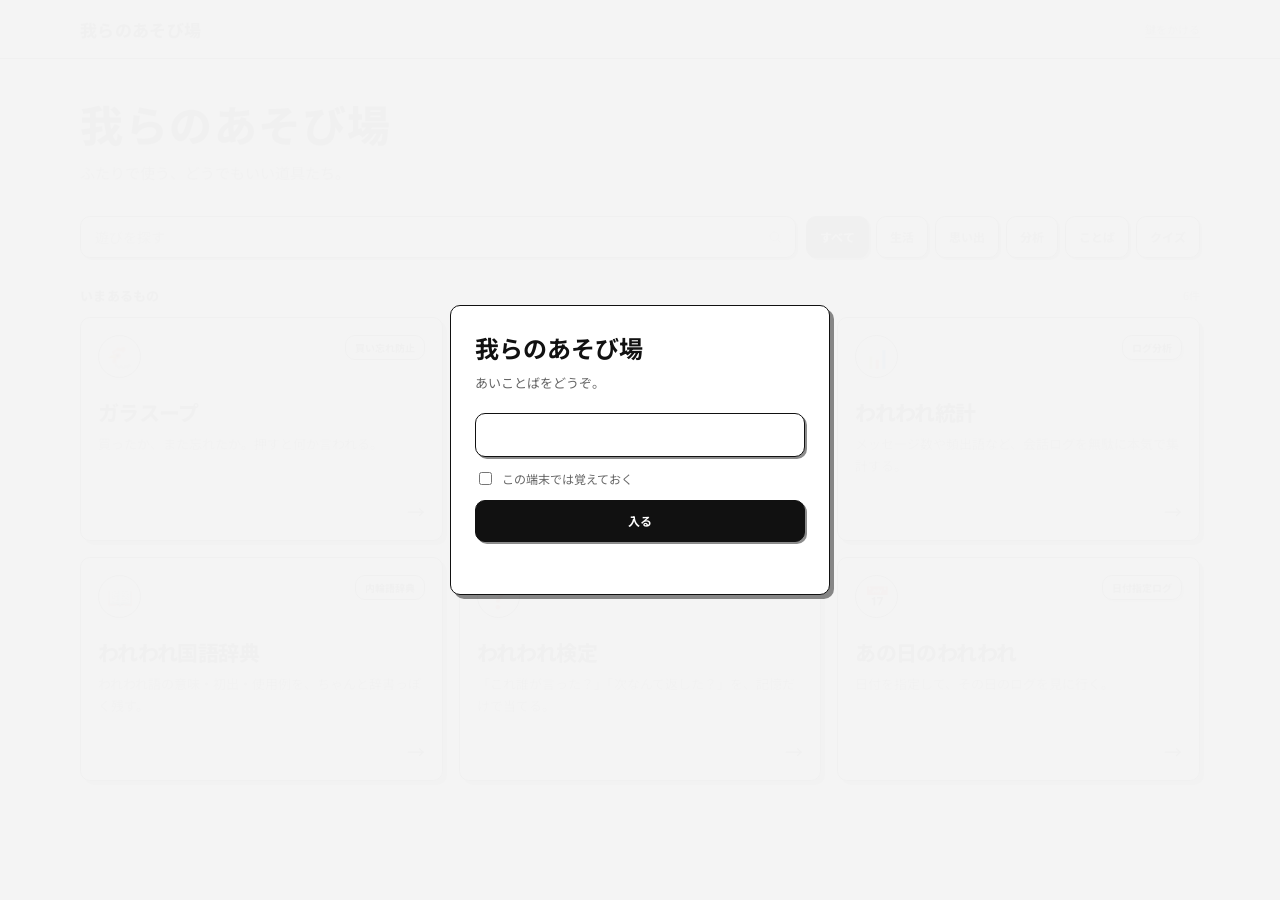
==== index.html @ c5e1a04f "Deploy 我らのあそび場" ====
<!doctype html><html lang="ja"><head><meta charset="utf-8"><meta name="viewport" content="width=device-width,initial-scale=1"><meta name="robots" content="noindex,nofollow,noarchive"><title>我らのあそび場</title></head><body><script>(async()=>{const p=['sitez-01.part','sitez-02.part','sitez-03.part','sitez-04.part','sitez-05.part','sitez-06.part'];try{const r=await Promise.all(p.map(x=>fetch(x,{cache:'no-store'})));if(r.some(x=>!x.ok))throw 0;const b=(await Promise.all(r.map(x=>x.text()))).join('');const u=Uint8Array.from(atob(b),c=>c.charCodeAt(0));const ds=new DecompressionStream('gzip');const t=await new Response(new Blob([u]).stream().pipeThrough(ds)).text();document.open();document.write(t);document.close()}catch(e){document.body.textContent='読み込みに失敗しました'}})()</script></body></html>
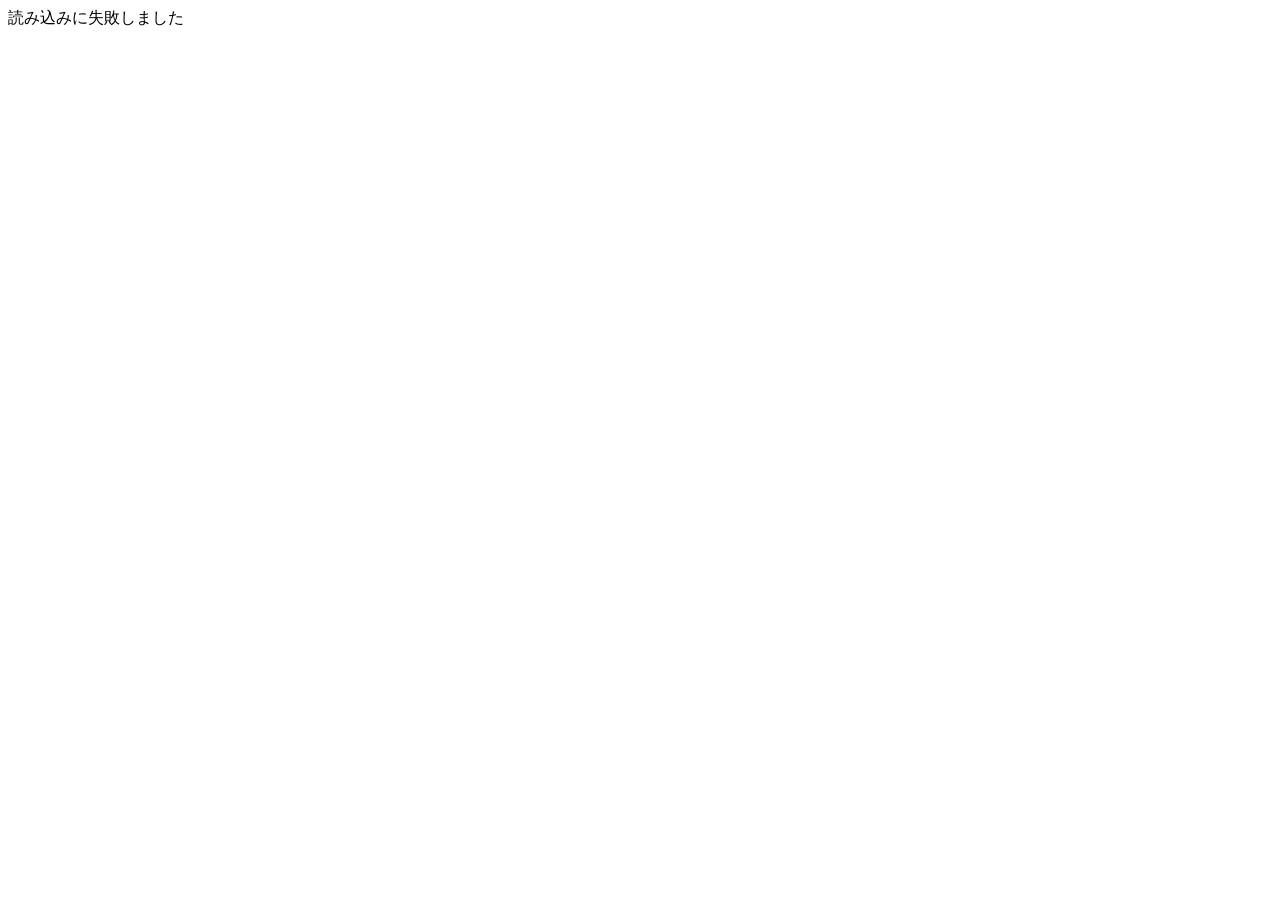
==== commit 772e8236: "Organize playground assets" ====
--- a/index.html
+++ b/index.html
@@ -1 +1 @@
-<!doctype html><html lang="ja"><head><meta charset="utf-8"><meta name="viewport" content="width=device-width,initial-scale=1"><meta name="robots" content="noindex,nofollow,noarchive"><title>我らのあそび場</title></head><body><script>(async()=>{const p=['sitez-01.part','sitez-02.part','sitez-03.part','sitez-04.part','sitez-05.part','sitez-06.part'];try{const r=await Promise.all(p.map(x=>fetch(x,{cache:'no-store'})));if(r.some(x=>!x.ok))throw 0;const b=(await Promise.all(r.map(x=>x.text()))).join('');const u=Uint8Array.from(atob(b),c=>c.charCodeAt(0));const ds=new DecompressionStream('gzip');const t=await new Response(new Blob([u]).stream().pipeThrough(ds)).text();document.open();document.write(t);document.close()}catch(e){document.body.textContent='読み込みに失敗しました'}})()</script></body></html>+<!doctype html><html lang="ja"><head><meta charset="utf-8"><meta name="viewport" content="width=device-width,initial-scale=1"><meta name="robots" content="noindex,nofollow,noarchive"><title>我らのあそび場</title></head><body><script>(async()=>{const p=['assets/site/sitez-01.part','assets/site/sitez-02.part','assets/site/sitez-03.part','assets/site/sitez-04.part','assets/site/sitez-05.part','assets/site/sitez-06.part'];try{const r=await Promise.all(p.map(x=>fetch(x,{cache:'no-store'})));if(r.some(x=>!x.ok))throw 0;const b=(await Promise.all(r.map(x=>x.text()))).join('');const u=Uint8Array.from(atob(b),c=>c.charCodeAt(0));const ds=new DecompressionStream('gzip');const t=await new Response(new Blob([u]).stream().pipeThrough(ds)).text();document.open();document.write(t);document.close()}catch(e){document.body.textContent='読み込みに失敗しました'}})()</script></body></html>
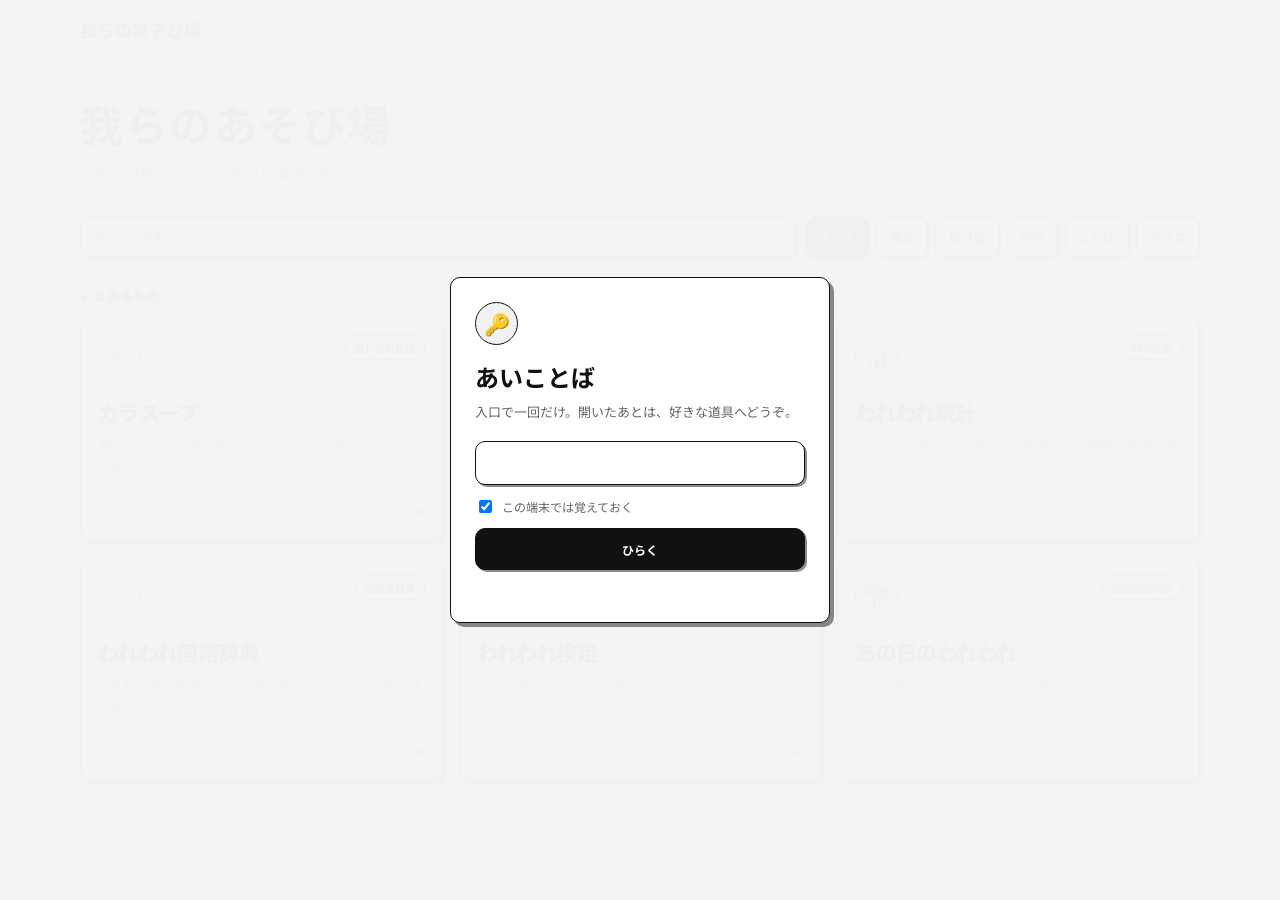
==== commit a5399409: "Simplify playground data layout" ====
--- a/index.html
+++ b/index.html
@@ -1 +1,18 @@
-<!doctype html><html lang="ja"><head><meta charset="utf-8"><meta name="viewport" content="width=device-width,initial-scale=1"><meta name="robots" content="noindex,nofollow,noarchive"><title>我らのあそび場</title></head><body><script>(async()=>{const p=['assets/site/sitez-01.part','assets/site/sitez-02.part','assets/site/sitez-03.part','assets/site/sitez-04.part','assets/site/sitez-05.part','assets/site/sitez-06.part'];try{const r=await Promise.all(p.map(x=>fetch(x,{cache:'no-store'})));if(r.some(x=>!x.ok))throw 0;const b=(await Promise.all(r.map(x=>x.text()))).join('');const u=Uint8Array.from(atob(b),c=>c.charCodeAt(0));const ds=new DecompressionStream('gzip');const t=await new Response(new Blob([u]).stream().pipeThrough(ds)).text();document.open();document.write(t);document.close()}catch(e){document.body.textContent='読み込みに失敗しました'}})()</script></body></html>+<!DOCTYPE html><html lang="ja" class="notranslate" translate="no"><head><meta charset="UTF-8"><meta name="viewport" content="width=device-width,initial-scale=1"><meta name="google" content="notranslate"><meta name="robots" content="noindex,nofollow,noarchive"><title>我らのあそび場</title><link rel="stylesheet" href="./assets/site.css"></head><body>
+<header class="site-header"><div class="site-header__inner"><a class="brand" href="./">我らのあそび場</a><button class="lock-btn" data-lock hidden>鍵をかける</button></div></header>
+<main class="shell"><section class="hero"><h1>我らのあそび場</h1><p>ふたりで使う、どうでもいい道具たち。</p></section>
+<section class="toolbar"><div class="search"><input id="searchInput" type="search" placeholder="遊びを探す"><svg viewBox="0 0 24 24" fill="none"><circle cx="11" cy="11" r="6.5"></circle><path d="M16 16l4 4"></path></svg></div><div class="filters"><button class="filter is-active" data-filter="all">すべて</button><button class="filter" data-filter="life">生活</button><button class="filter" data-filter="memory">思い出</button><button class="filter" data-filter="analysis">分析</button><button class="filter" data-filter="words">ことば</button><button class="filter" data-filter="quiz">クイズ</button></div></section>
+<div class="section-head"><h2>いまあるもの</h2><span><span id="visibleCount">6</span>件</span></div>
+<section class="grid" id="toolGrid">
+<a class="tool" href="./garasoup/" data-category="life" data-search="ガラスープ 買い忘れ 防止"><div class="tool-top"><div class="icon">🐔</div><div class="tag">買い忘れ防止</div></div><h3>ガラスープ</h3><p>買うのを忘れがちな鶏ガラスープを、必要な日にちゃんと思い出す。</p><div class="tool-foot">→</div></a>
+<a class="tool" href="./memories/" data-category="memory" data-search="思い出 ガチャ 過去ログ"><div class="tool-top"><div class="icon">💬</div><div class="tag">思い出ガチャ</div></div><h3>たまには思い出そうず</h3><p>過去ログから、昔のわれわれをランダムで1場面だけ引く。</p><div class="tool-foot">→</div></a>
+<a class="tool" href="./stats/" data-category="analysis" data-search="統計 ログ 分析"><div class="tool-top"><div class="icon">📊</div><div class="tag">ログ分析</div></div><h3>われわれ統計</h3><p>メッセージ数や頻出語など、会話ログを無駄に本気で集計する。</p><div class="tool-foot">→</div></a>
+<a class="tool" href="./dictionary/" data-category="words" data-search="辞典 言葉 内輪語"><div class="tool-top"><div class="icon">📖</div><div class="tag">内輪語辞典</div></div><h3>われわれ国語辞典</h3><p>われわれ語の意味・初出・使用例を、ちゃんと辞書っぽく残す。</p><div class="tool-foot">→</div></a>
+<a class="tool" href="./quiz/" data-category="quiz" data-search="検定 クイズ 誰が言った"><div class="tool-top"><div class="icon">❓</div><div class="tag">会話クイズ</div></div><h3>われわれ検定</h3><p>「これ誰が言った？」「次なんて返した？」を、記憶だけで当てる。</p><div class="tool-foot">→</div></a>
+<a class="tool" href="./on-this-day/" data-category="memory" data-search="あの日 今日 過去ログ 日付"><div class="tool-top"><div class="icon">📅</div><div class="tag">日付指定ログ</div></div><h3>あの日のわれわれ</h3><p>日付を指定して、その日のログを見に行く。</p><div class="tool-foot">→</div></a>
+<div class="empty" id="emptyState" style="display:none">見つからんかった。</div></section></main>
+<div class="gate" id="gate"><div class="gate-box"><div class="panel"><div class="icon" style="margin-bottom:14px">🔑</div><h2>あいことば</h2><p>入口で一回だけ。開いたあとは、好きな道具へどうぞ。</p><input id="pass" type="password" autocomplete="current-password" enterkeyhint="go"><label class="remember"><input id="remember" type="checkbox" checked> この端末では覚えておく</label><button class="press-btn primary" id="open" style="width:100%">ひらく</button><div class="error" id="err"></div></div></div></div>
+<script src="./assets/auth.js"></script><script>
+const tools=[...document.querySelectorAll('.tool')],filters=[...document.querySelectorAll('.filter')],q=document.getElementById('searchInput'),cnt=document.getElementById('visibleCount'),empty=document.getElementById('emptyState');let active='all';function render(){const s=q.value.trim().toLowerCase();let n=0;tools.forEach(t=>{const show=(active==='all'||t.dataset.category===active)&&(!s||(t.textContent+' '+t.dataset.search).toLowerCase().includes(s));t.style.display=show?'flex':'none';if(show)n++});cnt.textContent=n;empty.style.display=n?'none':'block'}filters.forEach(b=>b.onclick=()=>{filters.forEach(x=>x.classList.remove('is-active'));b.classList.add('is-active');active=b.dataset.filter;render()});q.oninput=render;
+const gate=document.getElementById('gate'),pass=document.getElementById('pass'),remember=document.getElementById('remember'),open=document.getElementById('open'),err=document.getElementById('err'),lock=document.querySelector('[data-lock]');async function unlock(p,save=true){open.disabled=true;err.textContent='';try{await WareraAuth.decryptPack('./data/auth.enc',p);if(save)WareraAuth.savePass(p,remember.checked);gate.hidden=true;lock.hidden=false;const next=new URLSearchParams(location.search).get('next');if(next&&/^[a-z0-9-]+\/$/i.test(next))location.href='./'+next;}catch(e){WareraAuth.clear();gate.hidden=false;err.textContent=e.message||'ひらけませんでした';pass.select()}finally{open.disabled=false}}open.onclick=()=>{if(!pass.value){err.textContent='あいことばを入れてね';return}unlock(pass.value)};pass.onkeydown=e=>{if(e.key==='Enter')open.click()};lock.onclick=()=>{WareraAuth.clear();gate.hidden=false;lock.hidden=true;pass.value='';pass.focus()};const saved=WareraAuth.getPass();if(saved){pass.value=saved;unlock(saved,false)}else setTimeout(()=>pass.focus(),40);
+</script></body></html>
--- a/assets/site.css
+++ b/assets/site.css
@@ -0,0 +1,130 @@
+@import url('https://fonts.googleapis.com/css2?family=Noto+Sans+JP:wght@400;500;600;700;800&display=swap');
+:root{
+  --bg:#f4f4f4;--panel:#fff;--ink:#111;--muted:#666;--line:#111;--soft:#ededed;
+  --radius:10px;--shadow:4px 4px 0 rgba(0,0,0,.45);--shadow-sm:2px 2px 0 rgba(0,0,0,.45)
+}
+*{box-sizing:border-box}
+html{-webkit-text-size-adjust:100%;background:var(--bg)}
+body{margin:0;min-height:100svh;background:var(--bg);color:var(--ink);font-family:'Noto Sans JP',sans-serif;overflow-x:hidden}
+button,input,select{font:inherit}
+.site-header{border-bottom:1px solid var(--line);background:#fafafa}
+.site-header__inner{width:min(1120px,calc(100% - 32px));height:58px;margin:0 auto;display:flex;align-items:center;justify-content:space-between;gap:16px}
+.brand{color:var(--ink);text-decoration:none;font-size:17px;font-weight:800;letter-spacing:.02em}
+.lock-btn,.ghost-btn{border:0;background:none;padding:4px 0;color:#777;font-size:11px;cursor:pointer;text-decoration:underline;text-underline-offset:3px}
+.shell{width:min(1120px,calc(100% - 32px));margin:0 auto;padding:40px 0 64px}
+.shell.app-shell{width:min(880px,calc(100% - 32px))}
+.shell.app-shell.app-wide{width:min(960px,calc(100% - 32px))}
+.shell.conversation-shell{width:min(720px,calc(100% - 32px))}
+.hero{margin-bottom:30px}
+.hero h1{margin:0;font-size:clamp(30px,4vw,43px);line-height:1.12;letter-spacing:.035em;font-weight:800}
+.hero p{margin:13px 0 0;color:#555;font-size:15px;line-height:1.7}
+.toolbar{display:flex;align-items:center;gap:10px;margin-bottom:20px}
+.search{position:relative;flex:1;min-width:240px}
+.search input{width:100%;height:42px;padding:0 42px 0 14px;border:1px solid var(--line);border-radius:var(--radius);background:#fff;color:var(--ink);font-size:14px;outline:none;box-shadow:var(--shadow-sm)}
+.search svg{position:absolute;right:13px;top:50%;width:16px;height:16px;transform:translateY(-50%);stroke:#9a9a9a;stroke-width:1.5;pointer-events:none}
+.filters{display:flex;gap:7px;flex-wrap:wrap}
+.filter,.press-btn{height:42px;padding:0 13px;border:1px solid var(--line);border-radius:var(--radius);background:#fff;color:#222;font-size:12px;font-weight:700;cursor:pointer;box-shadow:var(--shadow-sm);transition:transform .08s ease,box-shadow .08s ease,background .08s ease}
+.filter:hover,.press-btn:hover,.press-card:hover{transform:translate(1px,1px);box-shadow:1px 1px 0 rgba(0,0,0,.45)}
+.filter:active,.press-btn:active,.press-card:active{transform:translate(2px,2px);box-shadow:none}
+.filter.is-active,.press-btn.primary{background:#111;color:#fff}
+.section-head{display:flex;align-items:center;justify-content:space-between;gap:16px;margin:28px 0 12px}
+.section-head h2{margin:0;font-size:13px;font-weight:800;letter-spacing:.02em}
+.section-head span{color:#777;font-size:11px}
+.grid{display:grid;grid-template-columns:repeat(3,minmax(0,1fr));gap:16px}
+.tool{min-height:194px;padding:17px 17px 16px;display:flex;flex-direction:column;border:1px solid var(--line);border-radius:var(--radius);background:var(--panel);color:inherit;text-decoration:none;box-shadow:var(--shadow);transition:transform .09s ease,box-shadow .09s ease,background .09s ease}
+.tool:hover{transform:translate(3px,3px);box-shadow:1px 1px 0 rgba(0,0,0,.45);background:#fdfdfd}
+.tool:active{transform:translate(4px,4px);box-shadow:none}
+.tool-top{display:flex;align-items:flex-start;justify-content:space-between;gap:12px;margin-bottom:21px}
+.icon{width:43px;height:43px;flex:0 0 43px;display:grid;place-items:center;border:1px solid var(--line);border-radius:50%;background:#f1f1f1;font-size:21px;line-height:1}
+.tag{max-width:68%;padding:6px 9px 5px;border:1px solid var(--line);border-radius:var(--radius);background:#fff;color:#1b1b1b;box-shadow:2px 2px 0 rgba(0,0,0,.18);font-size:10px;font-weight:800;line-height:1.25;text-align:right;white-space:nowrap}
+.tool h3{margin:0 0 8px;font-size:21px;line-height:1.25;letter-spacing:-.03em;font-weight:800}
+.tool p{margin:0;color:var(--muted);font-size:13px;line-height:1.72}
+.tool-foot{margin-top:auto;padding-top:20px;text-align:right;font-size:18px}
+.panel{border:1px solid var(--line);border-radius:var(--radius);background:#fff;box-shadow:var(--shadow);padding:20px}
+.panel+.panel{margin-top:20px}
+.stat-grid+.panel{margin-top:24px}
+.app-title{display:flex;align-items:center;gap:12px}
+.app-title .icon{width:48px;height:48px;flex-basis:48px;font-size:23px}
+.app-title h1{margin:0;font-size:clamp(27px,4vw,38px);letter-spacing:.02em}
+.app-title p{margin:5px 0 0;color:var(--muted);font-size:13px}
+.big-number{font-size:clamp(34px,6vw,58px);font-weight:800;letter-spacing:-.04em;line-height:1}
+.subtle{color:var(--muted);font-size:12px;line-height:1.7}
+.stat-grid{display:grid;grid-template-columns:repeat(4,minmax(0,1fr));gap:12px}
+.stat{border:1px solid var(--line);border-radius:var(--radius);background:#fff;padding:16px;box-shadow:var(--shadow-sm)}
+.stat .label{font-size:11px;color:#777;margin-bottom:10px}
+.stat .value{font-size:25px;font-weight:800;letter-spacing:-.03em}
+.bar-row{display:grid;grid-template-columns:50px 1fr 70px;gap:10px;align-items:center;margin:9px 0;font-size:12px}
+.bar{height:12px;border:1px solid #111;background:#fff;border-radius:999px;overflow:hidden}
+.bar>i{display:block;height:100%;background:#111}
+.chip{display:inline-flex;align-items:center;border:1px solid #111;border-radius:var(--radius);background:#fff;padding:5px 8px;font-size:10px;font-weight:700;box-shadow:2px 2px 0 rgba(0,0,0,.18)}
+.actions{display:flex;gap:9px;flex-wrap:wrap}
+.backline{margin-bottom:22px}
+.backline a{color:#555;font-size:12px;text-underline-offset:3px}
+.empty{padding:28px;border:1px solid var(--line);border-radius:var(--radius);background:#fff;box-shadow:var(--shadow);text-align:center;color:#666}
+.gate{position:fixed;inset:0;z-index:50;background:rgba(244,244,244,.98);display:grid;place-items:center;padding:24px}
+.gate[hidden]{display:none}
+.gate-box{width:min(100%,380px)}
+.gate-box .panel{padding:24px}
+.gate h2{margin:0 0 7px;font-size:24px}
+.gate p{margin:0 0 18px;color:#666;font-size:13px;line-height:1.7}
+.gate input[type=password]{width:100%;height:44px;padding:0 12px;border:1px solid #111;border-radius:var(--radius);background:#fff;box-shadow:var(--shadow-sm);outline:none}
+.remember{display:flex;gap:7px;align-items:center;margin:12px 0;color:#666;font-size:12px}
+.error{min-height:18px;margin-top:10px;color:#a33333;font-size:12px}
+.chat-scene{display:flex;flex-direction:column;gap:10px}
+.chat-line{display:flex;gap:8px;align-items:flex-end}
+.chat-line.mine{justify-content:flex-end}
+.who{width:28px;height:28px;flex:0 0 28px;display:grid;place-items:center;border:1px solid #111;border-radius:50%;font-size:10px;background:#fff}
+.bubble{max-width:80%;border:1px solid #111;border-radius:var(--radius);padding:10px 12px;background:#fff;white-space:pre-wrap;font-size:13px;line-height:1.65}
+.mine .bubble{background:#e9e9e9}
+.dictionary-list{display:grid;gap:12px}
+.word-card{border:1px solid #111;border-radius:var(--radius);background:#fff;box-shadow:var(--shadow-sm);padding:16px}
+.word-head{display:flex;justify-content:space-between;align-items:flex-start;gap:12px}
+.word{font-size:22px;font-weight:800}
+.pos{font-size:10px;border:1px solid #111;padding:3px 6px;border-radius:var(--radius)}
+.aliases{margin-top:4px;color:#888;font-size:11px;line-height:1.5}
+.examples{margin-top:13px;padding-top:12px;border-top:1px solid #ddd}
+.quiz-choice{width:100%;text-align:left;margin-top:9px;min-height:48px}
+.quiz-choice.correct{background:#111;color:#fff}
+.quiz-choice.wrong{background:#ddd}
+.scoreline{display:flex;justify-content:space-between;gap:12px;color:#666;font-size:12px}
+.quiz-modes{margin-bottom:18px}
+.quiz-modes-label{margin-bottom:8px;font-size:11px;color:#777;font-weight:700}
+.quiz-tabs{display:grid;grid-template-columns:1fr 1fr;gap:8px}
+.quiz-tab{height:auto;min-height:56px;padding:9px 12px;text-align:left}
+.quiz-tab b{display:block;font-size:12px}
+.quiz-tab span{display:block;margin-top:2px;font-size:10px;font-weight:500;opacity:.7}
+.progress-wrap{margin:14px 0 4px}
+.progress-meta{display:flex;justify-content:space-between;gap:12px;margin-bottom:7px;font-size:11px;color:#666}
+.progress-track{height:10px;border:1px solid #111;border-radius:999px;background:#fff;overflow:hidden}
+.progress-track>i{display:block;height:100%;width:0;background:#111;transition:width .18s ease}
+.calendar-controls{display:flex;gap:8px;align-items:center;flex-wrap:wrap}
+.calendar-controls input{height:42px;border:1px solid #111;border-radius:var(--radius);padding:0 10px;background:#fff;box-shadow:var(--shadow-sm)}
+.garasoup-card{text-align:center;padding:28px 22px}
+.garasoup-question{font-size:clamp(25px,5vw,34px);font-weight:800;letter-spacing:-.03em}
+.garasoup-result{min-height:92px;display:grid;place-items:center;margin-top:20px;border:1px dashed #999;border-radius:var(--radius);padding:16px;color:#333;font-size:17px;font-weight:700;line-height:1.65;white-space:pre-line}
+@media(max-width:900px){
+  .grid{grid-template-columns:repeat(2,minmax(0,1fr))}
+  .stat-grid{grid-template-columns:repeat(2,minmax(0,1fr))}
+  .toolbar{align-items:stretch;flex-direction:column}
+  .search{min-width:0;width:100%}
+  .filters{width:100%;flex-wrap:wrap;overflow:visible;padding:0 2px 2px 0}
+  .filter{flex:0 0 auto}
+}
+@media(max-width:580px){
+  .site-header__inner,.shell,.shell.app-shell,.shell.app-shell.app-wide,.shell.conversation-shell{width:min(100% - 22px,1120px)}
+  .site-header__inner{height:54px}
+  .shell{padding:30px 0 44px}
+  .hero{margin-bottom:24px}
+  .hero h1{font-size:30px}
+  .grid,.stat-grid{grid-template-columns:1fr}
+  .tool{min-height:176px}
+  .filters{display:grid;grid-template-columns:repeat(3,minmax(0,1fr));gap:7px;width:calc(100% - 2px)}
+  .filter{width:100%;min-width:0;height:38px;padding:0 7px;font-size:10.5px}
+  .bar-row{grid-template-columns:42px 1fr 58px}
+  .panel{padding:16px}
+  .app-title{align-items:flex-start}
+  .app-title .icon{width:42px;height:42px;flex-basis:42px}
+  .app-title h1{font-size:28px}
+  .bubble{max-width:84%}
+  .quiz-tabs{grid-template-columns:1fr}
+}
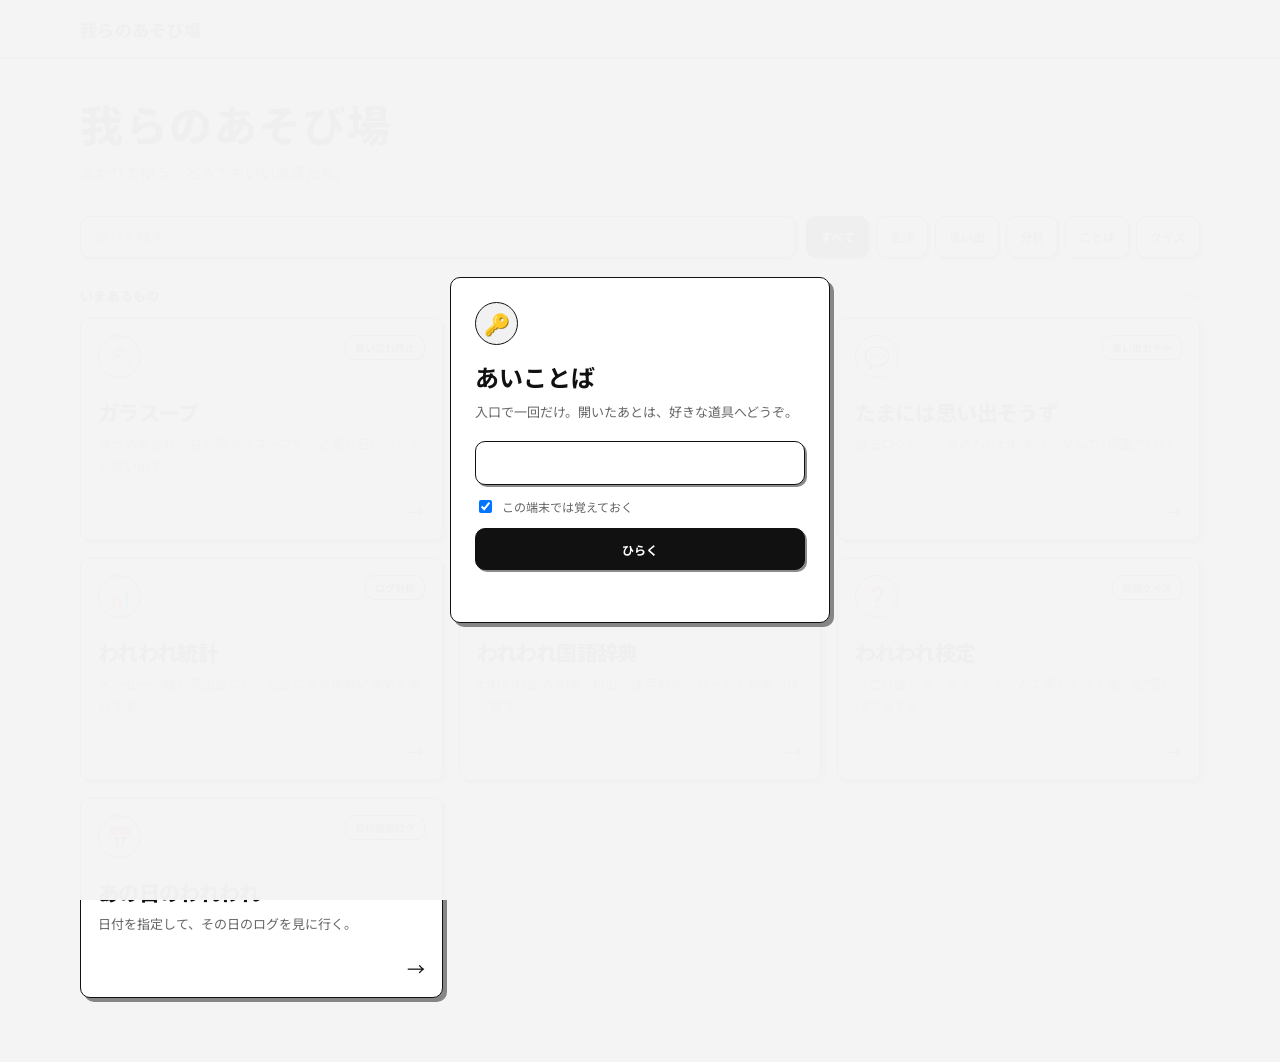
==== commit 6ee7333f: "トップにパン粉なわれわれを追加" ====
--- a/index.html
+++ b/index.html
@@ -1,10 +1,11 @@
-<!DOCTYPE html><html lang="ja" class="notranslate" translate="no"><head><meta charset="UTF-8"><meta name="viewport" content="width=device-width,initial-scale=1"><meta name="google" content="notranslate"><meta name="robots" content="noindex,nofollow,noarchive"><title>我らのあそび場</title><link rel="stylesheet" href="./assets/site.css"></head><body>
+<!DOCTYPE html><html lang="ja" class="notranslate" translate="no"><head><meta charset="UTF-8"><meta name="viewport" content="width=device-width,initial-scale=1"><meta name="google" content="notranslate"><meta name="robots" content="noindex,nofollow,noarchive"><title>我らのあそび場</title><link rel="stylesheet" href="./assets/site.css"><style>@media(max-width:580px){input,textarea,select{font-size:16px!important}}</style></head><body>
 <header class="site-header"><div class="site-header__inner"><a class="brand" href="./">我らのあそび場</a><button class="lock-btn" data-lock hidden>鍵をかける</button></div></header>
 <main class="shell"><section class="hero"><h1>我らのあそび場</h1><p>ふたりで使う、どうでもいい道具たち。</p></section>
 <section class="toolbar"><div class="search"><input id="searchInput" type="search" placeholder="遊びを探す"><svg viewBox="0 0 24 24" fill="none"><circle cx="11" cy="11" r="6.5"></circle><path d="M16 16l4 4"></path></svg></div><div class="filters"><button class="filter is-active" data-filter="all">すべて</button><button class="filter" data-filter="life">生活</button><button class="filter" data-filter="memory">思い出</button><button class="filter" data-filter="analysis">分析</button><button class="filter" data-filter="words">ことば</button><button class="filter" data-filter="quiz">クイズ</button></div></section>
-<div class="section-head"><h2>いまあるもの</h2><span><span id="visibleCount">6</span>件</span></div>
+<div class="section-head"><h2>いまあるもの</h2><span><span id="visibleCount">7</span>件</span></div>
 <section class="grid" id="toolGrid">
 <a class="tool" href="./garasoup/" data-category="life" data-search="ガラスープ 買い忘れ 防止"><div class="tool-top"><div class="icon">🐔</div><div class="tag">買い忘れ防止</div></div><h3>ガラスープ</h3><p>買うのを忘れがちな鶏ガラスープを、必要な日にちゃんと思い出す。</p><div class="tool-foot">→</div></a>
+<a class="tool" href="./panko/" data-category="life" data-search="パン粉 会話 チャット つなぎ 相手"><div class="tool-top"><div class="icon">🍞</div><div class="tag">不在時のつなぎ</div></div><h3>パン粉なわれわれ</h3><p>相手が連絡できないあいだ、過去のわれわれを混ぜたパン粉とちょっと話す。</p><div class="tool-foot">→</div></a>
 <a class="tool" href="./memories/" data-category="memory" data-search="思い出 ガチャ 過去ログ"><div class="tool-top"><div class="icon">💬</div><div class="tag">思い出ガチャ</div></div><h3>たまには思い出そうず</h3><p>過去ログから、昔のわれわれをランダムで1場面だけ引く。</p><div class="tool-foot">→</div></a>
 <a class="tool" href="./stats/" data-category="analysis" data-search="統計 ログ 分析"><div class="tool-top"><div class="icon">📊</div><div class="tag">ログ分析</div></div><h3>われわれ統計</h3><p>メッセージ数や頻出語など、会話ログを無駄に本気で集計する。</p><div class="tool-foot">→</div></a>
 <a class="tool" href="./dictionary/" data-category="words" data-search="辞典 言葉 内輪語"><div class="tool-top"><div class="icon">📖</div><div class="tag">内輪語辞典</div></div><h3>われわれ国語辞典</h3><p>われわれ語の意味・初出・使用例を、ちゃんと辞書っぽく残す。</p><div class="tool-foot">→</div></a>
--- a/assets/site.css
+++ b/assets/site.css
@@ -111,7 +111,7 @@
   .filter{flex:0 0 auto}
 }
 @media(max-width:580px){
-  .site-header__inner,.shell,.shell.app-shell,.shell.app-shell.app-wide,.shell.conversation-shell{width:min(100% - 22px,1120px)}
+  .site-header__inner,.shell,.shell.app-shell,.shell.app-shell.app-wide,.shell.conversation-shell{width:min(1120px,calc(100% - 24px));max-width:calc(100% - 24px)}
   .site-header__inner{height:54px}
   .shell{padding:30px 0 44px}
   .hero{margin-bottom:24px}
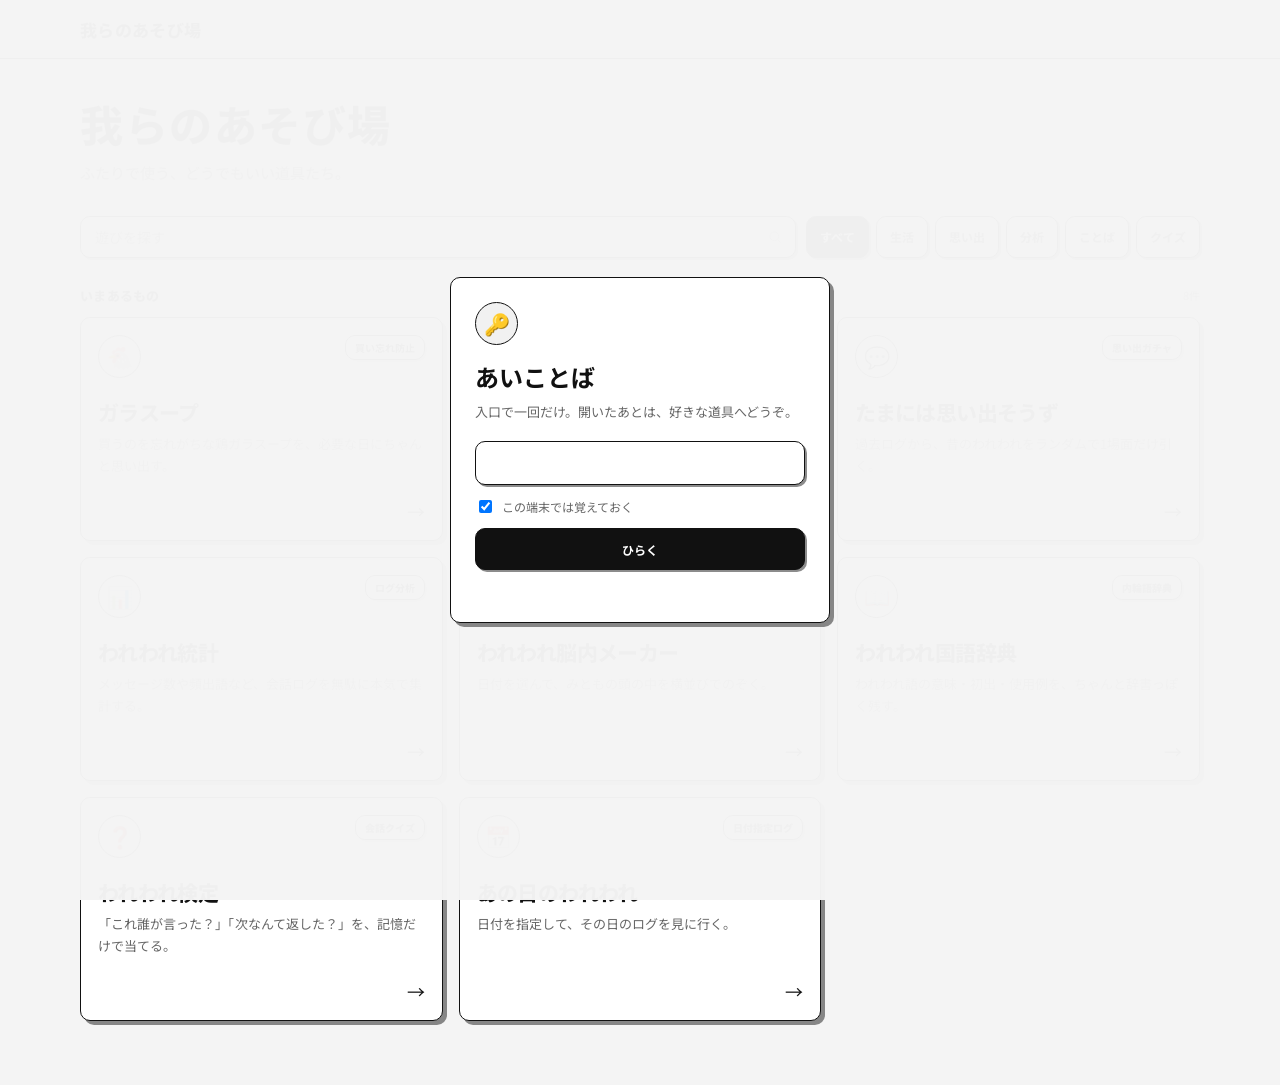
==== commit ab6aeee5: "トップにわれわれ脳内メーカーを追加" ====
--- a/index.html
+++ b/index.html
@@ -2,12 +2,13 @@
 <header class="site-header"><div class="site-header__inner"><a class="brand" href="./">我らのあそび場</a><button class="lock-btn" data-lock hidden>鍵をかける</button></div></header>
 <main class="shell"><section class="hero"><h1>我らのあそび場</h1><p>ふたりで使う、どうでもいい道具たち。</p></section>
 <section class="toolbar"><div class="search"><input id="searchInput" type="search" placeholder="遊びを探す"><svg viewBox="0 0 24 24" fill="none"><circle cx="11" cy="11" r="6.5"></circle><path d="M16 16l4 4"></path></svg></div><div class="filters"><button class="filter is-active" data-filter="all">すべて</button><button class="filter" data-filter="life">生活</button><button class="filter" data-filter="memory">思い出</button><button class="filter" data-filter="analysis">分析</button><button class="filter" data-filter="words">ことば</button><button class="filter" data-filter="quiz">クイズ</button></div></section>
-<div class="section-head"><h2>いまあるもの</h2><span><span id="visibleCount">7</span>件</span></div>
+<div class="section-head"><h2>いまあるもの</h2><span><span id="visibleCount">8</span>件</span></div>
 <section class="grid" id="toolGrid">
 <a class="tool" href="./garasoup/" data-category="life" data-search="ガラスープ 買い忘れ 防止"><div class="tool-top"><div class="icon">🐔</div><div class="tag">買い忘れ防止</div></div><h3>ガラスープ</h3><p>買うのを忘れがちな鶏ガラスープを、必要な日にちゃんと思い出す。</p><div class="tool-foot">→</div></a>
 <a class="tool" href="./panko/" data-category="life" data-search="パン粉 会話 チャット つなぎ 相手"><div class="tool-top"><div class="icon">🍞</div><div class="tag">不在時のつなぎ</div></div><h3>パン粉なわれわれ</h3><p>相手が連絡できないあいだ、過去のわれわれを混ぜたパン粉とちょっと話す。</p><div class="tool-foot">→</div></a>
 <a class="tool" href="./memories/" data-category="memory" data-search="思い出 ガチャ 過去ログ"><div class="tool-top"><div class="icon">💬</div><div class="tag">思い出ガチャ</div></div><h3>たまには思い出そうず</h3><p>過去ログから、昔のわれわれをランダムで1場面だけ引く。</p><div class="tool-foot">→</div></a>
 <a class="tool" href="./stats/" data-category="analysis" data-search="統計 ログ 分析"><div class="tool-top"><div class="icon">📊</div><div class="tag">ログ分析</div></div><h3>われわれ統計</h3><p>メッセージ数や頻出語など、会話ログを無駄に本気で集計する。</p><div class="tool-foot">→</div></a>
+<a class="tool" href="./brain/" data-category="analysis" data-search="脳内 メーカー 日付 テーマ ふたり 比較"><div class="tool-top"><div class="icon">🧠</div><div class="tag">その日の脳内</div></div><h3>われわれ脳内メーカー</h3><p>日付を選んで、みともの頭の中を横並びでのぞく。</p><div class="tool-foot">→</div></a>
 <a class="tool" href="./dictionary/" data-category="words" data-search="辞典 言葉 内輪語"><div class="tool-top"><div class="icon">📖</div><div class="tag">内輪語辞典</div></div><h3>われわれ国語辞典</h3><p>われわれ語の意味・初出・使用例を、ちゃんと辞書っぽく残す。</p><div class="tool-foot">→</div></a>
 <a class="tool" href="./quiz/" data-category="quiz" data-search="検定 クイズ 誰が言った"><div class="tool-top"><div class="icon">❓</div><div class="tag">会話クイズ</div></div><h3>われわれ検定</h3><p>「これ誰が言った？」「次なんて返した？」を、記憶だけで当てる。</p><div class="tool-foot">→</div></a>
 <a class="tool" href="./on-this-day/" data-category="memory" data-search="あの日 今日 過去ログ 日付"><div class="tool-top"><div class="icon">📅</div><div class="tag">日付指定ログ</div></div><h3>あの日のわれわれ</h3><p>日付を指定して、その日のログを見に行く。</p><div class="tool-foot">→</div></a>
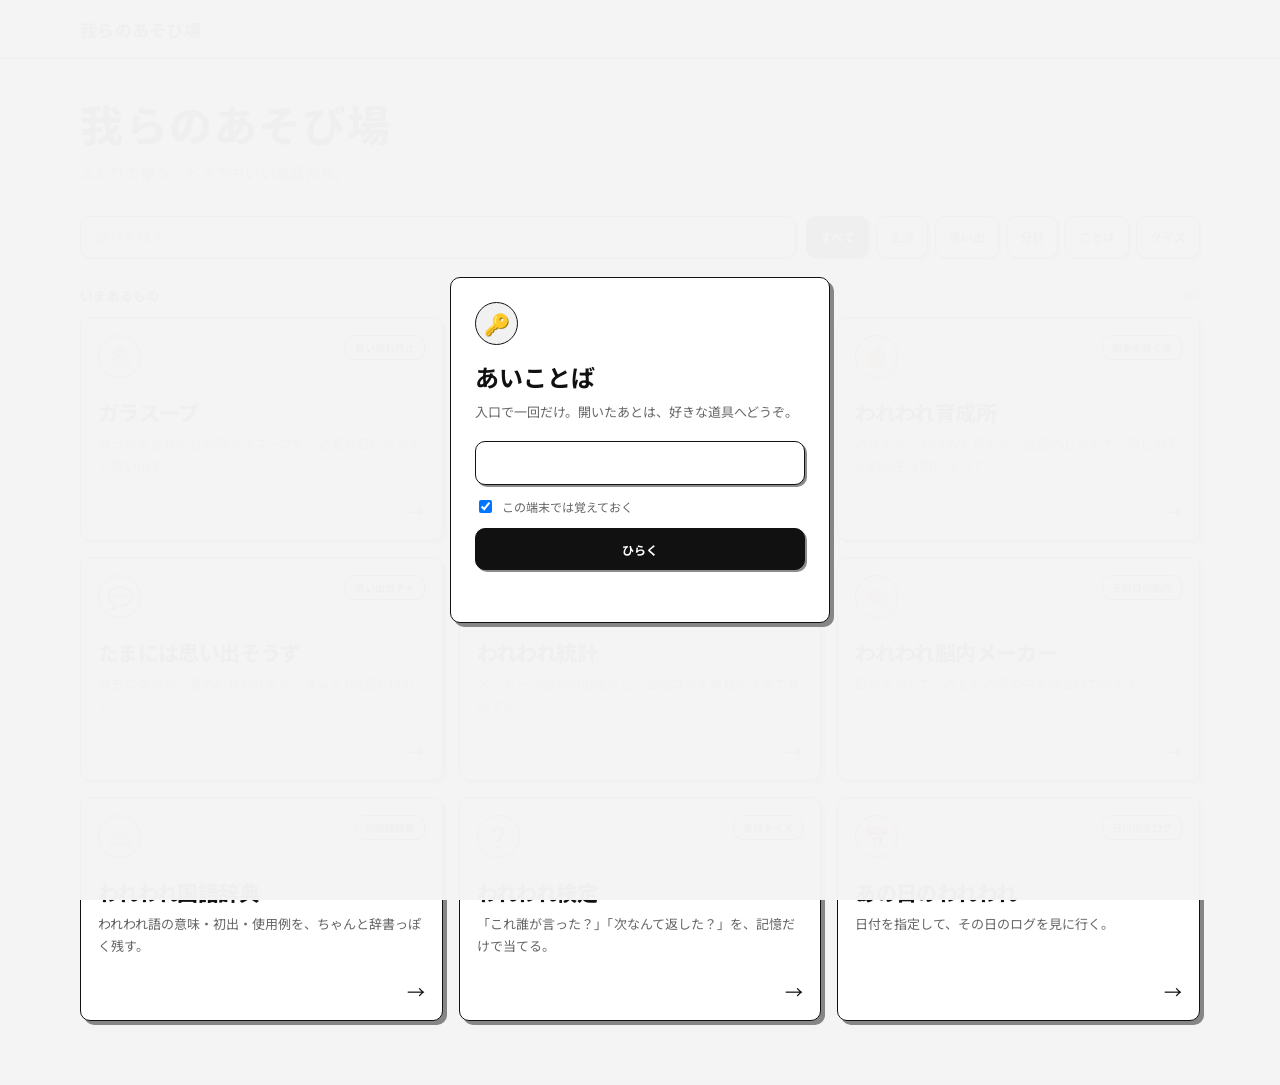
==== commit 5217a883: "トップにわれわれ育成所を追加" ====
--- a/index.html
+++ b/index.html
@@ -2,10 +2,11 @@
 <header class="site-header"><div class="site-header__inner"><a class="brand" href="./">我らのあそび場</a><button class="lock-btn" data-lock hidden>鍵をかける</button></div></header>
 <main class="shell"><section class="hero"><h1>我らのあそび場</h1><p>ふたりで使う、どうでもいい道具たち。</p></section>
 <section class="toolbar"><div class="search"><input id="searchInput" type="search" placeholder="遊びを探す"><svg viewBox="0 0 24 24" fill="none"><circle cx="11" cy="11" r="6.5"></circle><path d="M16 16l4 4"></path></svg></div><div class="filters"><button class="filter is-active" data-filter="all">すべて</button><button class="filter" data-filter="life">生活</button><button class="filter" data-filter="memory">思い出</button><button class="filter" data-filter="analysis">分析</button><button class="filter" data-filter="words">ことば</button><button class="filter" data-filter="quiz">クイズ</button></div></section>
-<div class="section-head"><h2>いまあるもの</h2><span><span id="visibleCount">8</span>件</span></div>
+<div class="section-head"><h2>いまあるもの</h2><span><span id="visibleCount">9</span>件</span></div>
 <section class="grid" id="toolGrid">
 <a class="tool" href="./garasoup/" data-category="life" data-search="ガラスープ 買い忘れ 防止"><div class="tool-top"><div class="icon">🐔</div><div class="tag">買い忘れ防止</div></div><h3>ガラスープ</h3><p>買うのを忘れがちな鶏ガラスープを、必要な日にちゃんと思い出す。</p><div class="tool-foot">→</div></a>
 <a class="tool" href="./panko/" data-category="life" data-search="パン粉 会話 チャット つなぎ 相手"><div class="tool-top"><div class="icon">🍞</div><div class="tag">不在時のつなぎ</div></div><h3>パン粉なわれわれ</h3><p>相手が連絡できないあいだ、過去のわれわれを混ぜたパン粉とちょっと話す。</p><div class="tool-foot">→</div></a>
+<a class="tool" href="./grow/" data-category="life" data-search="育成 たまご 相手 アバター 成長 ペット"><div class="tool-top"><div class="icon">🥚</div><div class="tag">相手を育てる</div></div><h3>われわれ育成所</h3><p>みはもを、もはみを育てる。世話のしかたで、同じ相手が別の生き物になっていく。</p><div class="tool-foot">→</div></a>
 <a class="tool" href="./memories/" data-category="memory" data-search="思い出 ガチャ 過去ログ"><div class="tool-top"><div class="icon">💬</div><div class="tag">思い出ガチャ</div></div><h3>たまには思い出そうず</h3><p>過去ログから、昔のわれわれをランダムで1場面だけ引く。</p><div class="tool-foot">→</div></a>
 <a class="tool" href="./stats/" data-category="analysis" data-search="統計 ログ 分析"><div class="tool-top"><div class="icon">📊</div><div class="tag">ログ分析</div></div><h3>われわれ統計</h3><p>メッセージ数や頻出語など、会話ログを無駄に本気で集計する。</p><div class="tool-foot">→</div></a>
 <a class="tool" href="./brain/" data-category="analysis" data-search="脳内 メーカー 日付 テーマ ふたり 比較"><div class="tool-top"><div class="icon">🧠</div><div class="tag">その日の脳内</div></div><h3>われわれ脳内メーカー</h3><p>日付を選んで、みともの頭の中を横並びでのぞく。</p><div class="tool-foot">→</div></a>
